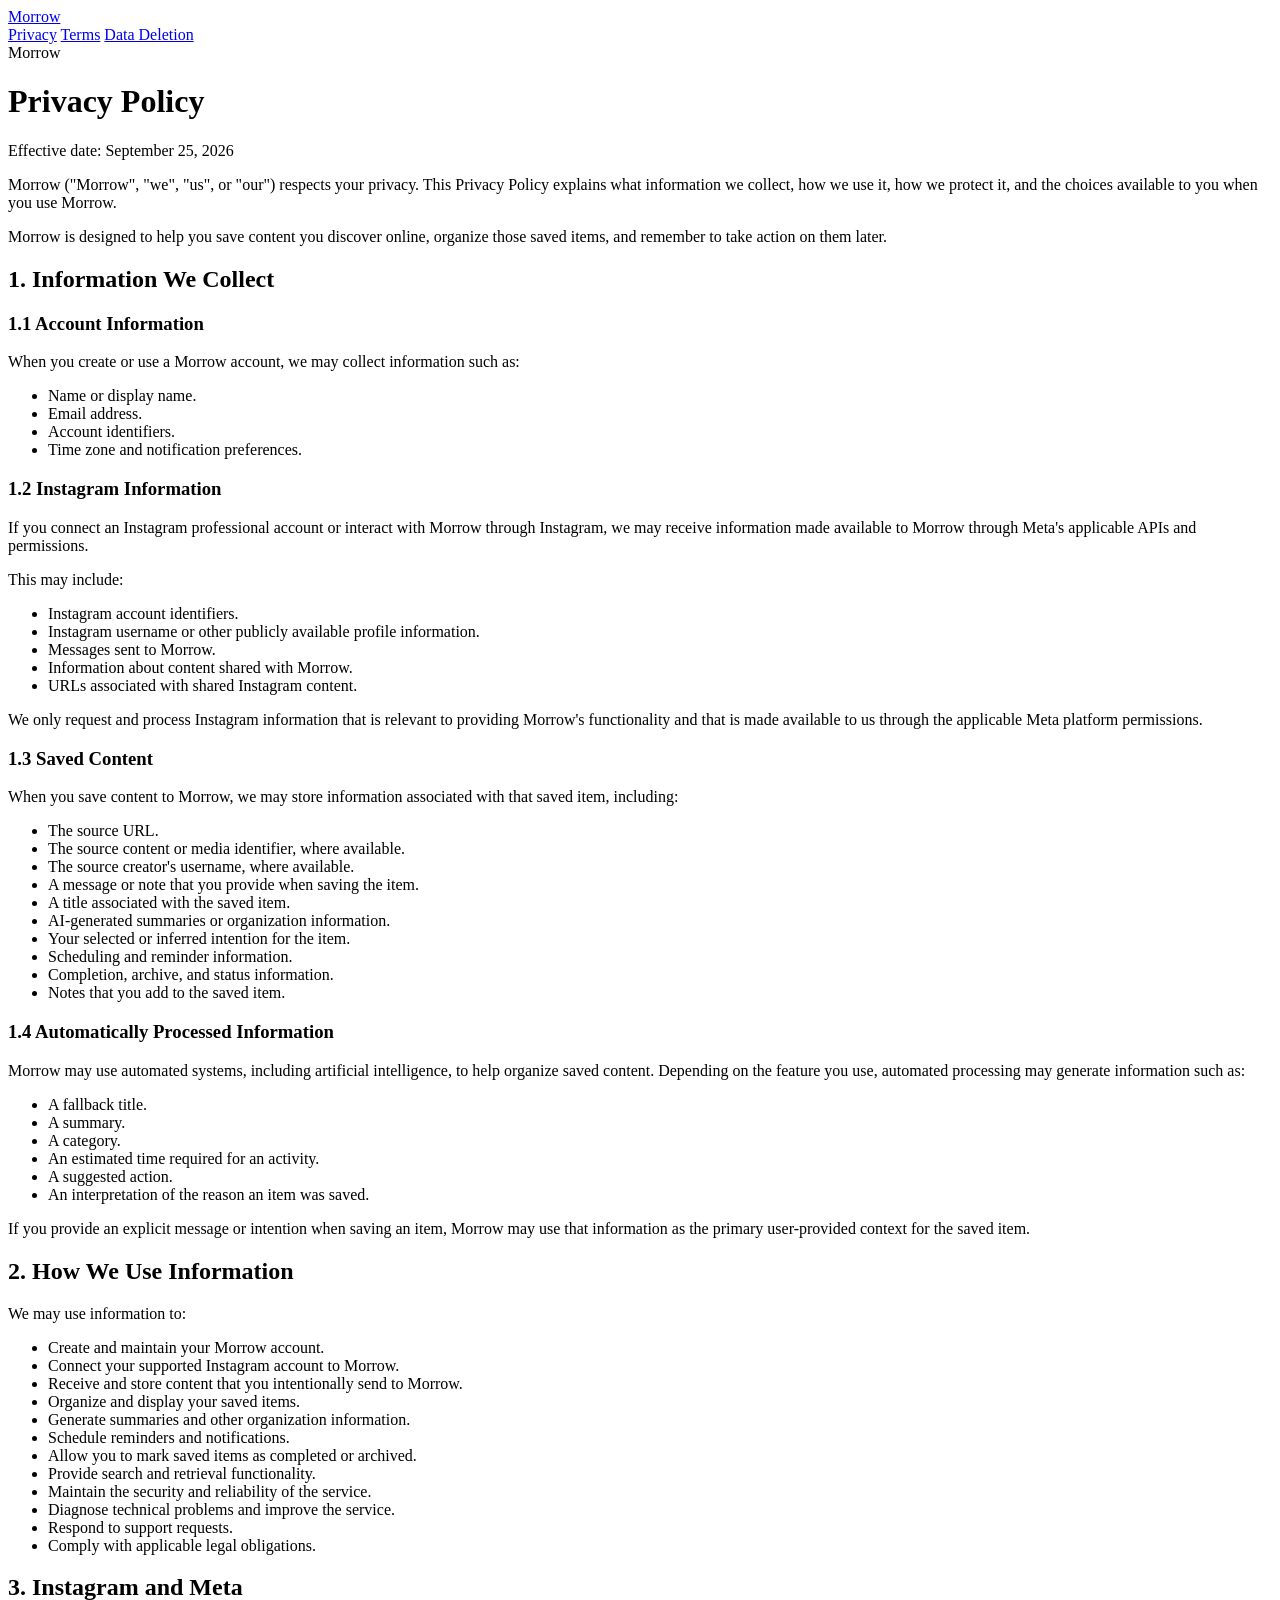
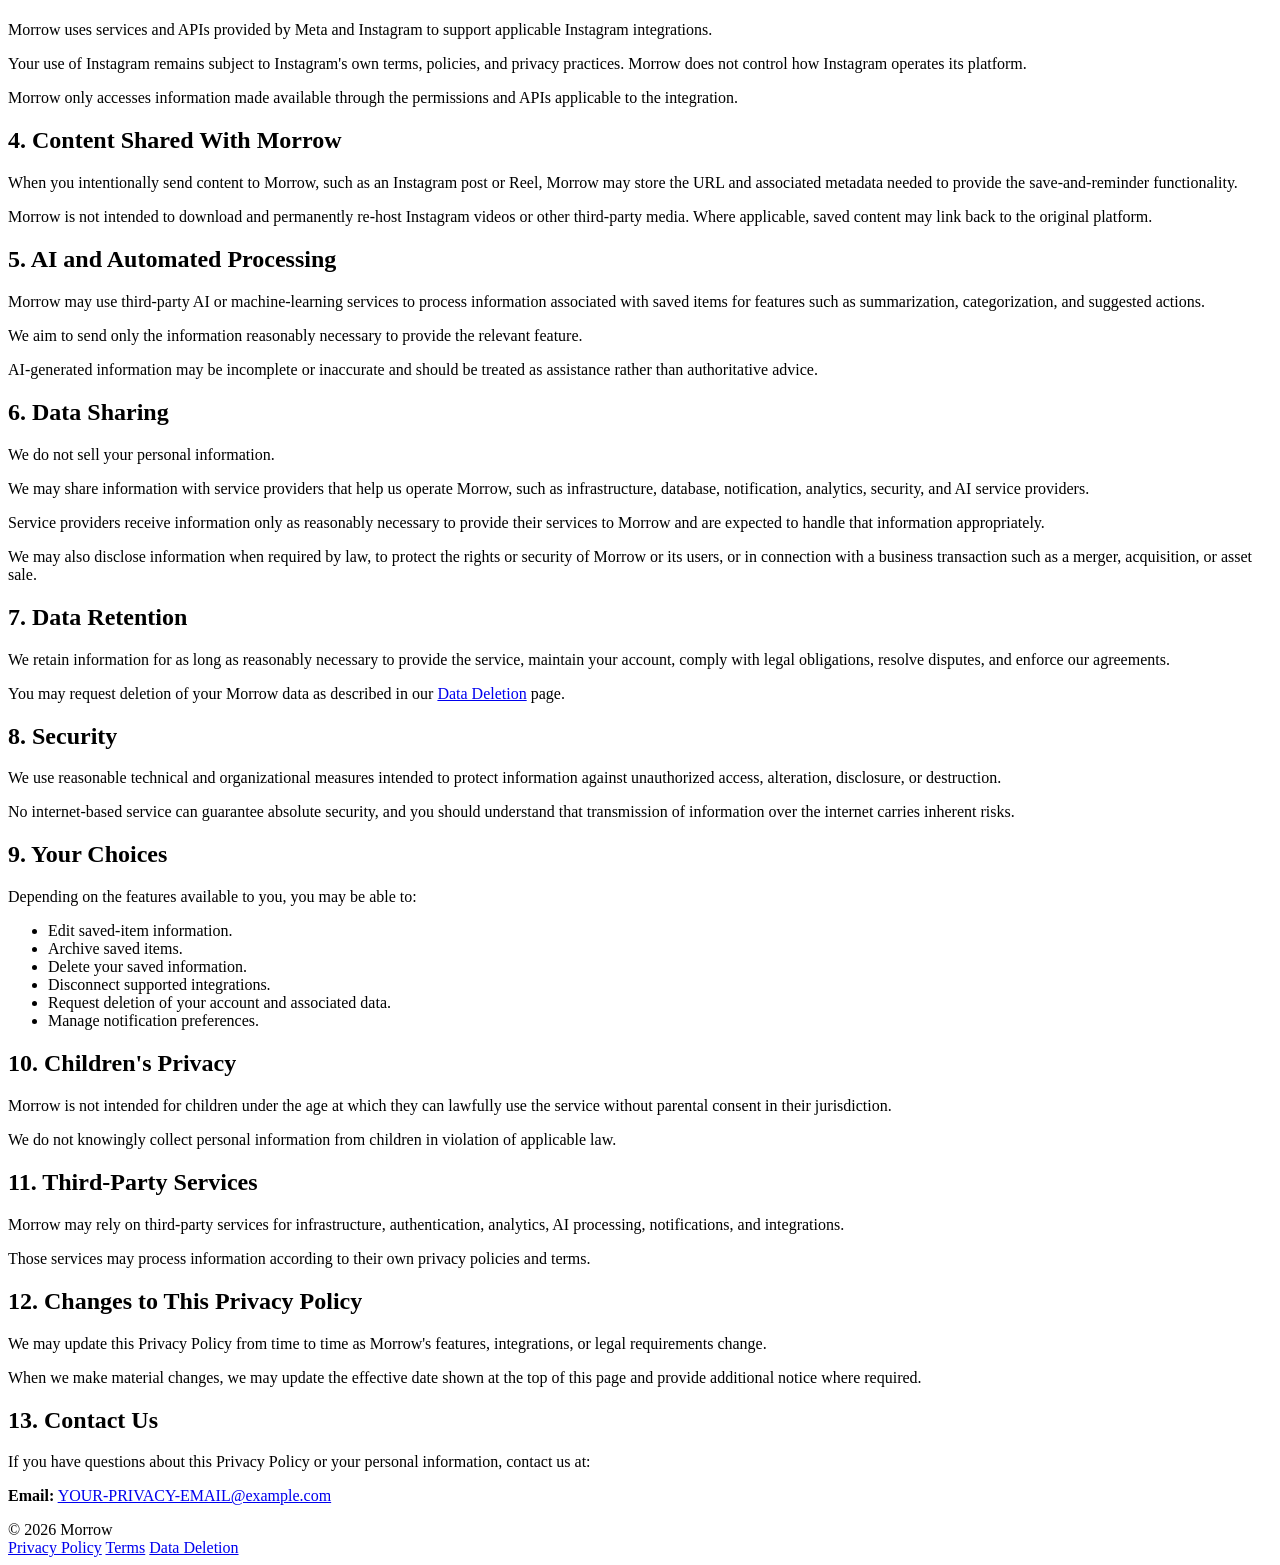
==== privacy-policy.html @ ef27f351 "Add complete privacy policy for Morrow This file contains the complete privacy policy for Morrow, de" ====
<!DOCTYPE html>
<html lang="en">
<head>
  <meta charset="UTF-8">
  <meta name="viewport" content="width=device-width, initial-scale=1.0">

  <meta
    name="description"
    content="Morrow Privacy Policy"
  >

  <title>Privacy Policy — Morrow</title>

  <link rel="stylesheet" href="./style.css">
</head>

<body>
  <header class="site-header">
    <div class="container nav">
      <a class="brand" href="./index.html">Morrow</a>

      <nav aria-label="Main navigation">
        <a href="./privacy-policy.html">Privacy</a>
        <a href="./terms.html">Terms</a>
        <a href="./data-deletion.html">Data Deletion</a>
      </nav>
    </div>
  </header>

  <main class="legal-page">
    <div class="container narrow">
      <span class="eyebrow">Morrow</span>

      <h1>Privacy Policy</h1>

      <p class="last-updated">
        Effective date: September 25, 2026
      </p>

      <p>
        Morrow ("Morrow", "we", "us", or "our") respects your privacy.
        This Privacy Policy explains what information we collect, how we
        use it, how we protect it, and the choices available to you when
        you use Morrow.
      </p>

      <p>
        Morrow is designed to help you save content you discover online,
        organize those saved items, and remember to take action on them
        later.
      </p>

      <h2>1. Information We Collect</h2>

      <h3>1.1 Account Information</h3>

      <p>
        When you create or use a Morrow account, we may collect information
        such as:
      </p>

      <ul>
        <li>Name or display name.</li>
        <li>Email address.</li>
        <li>Account identifiers.</li>
        <li>Time zone and notification preferences.</li>
      </ul>

      <h3>1.2 Instagram Information</h3>

      <p>
        If you connect an Instagram professional account or interact with
        Morrow through Instagram, we may receive information made available
        to Morrow through Meta's applicable APIs and permissions.
      </p>

      <p>This may include:</p>

      <ul>
        <li>Instagram account identifiers.</li>
        <li>Instagram username or other publicly available profile information.</li>
        <li>Messages sent to Morrow.</li>
        <li>Information about content shared with Morrow.</li>
        <li>URLs associated with shared Instagram content.</li>
      </ul>

      <p>
        We only request and process Instagram information that is relevant
        to providing Morrow's functionality and that is made available to
        us through the applicable Meta platform permissions.
      </p>

      <h3>1.3 Saved Content</h3>

      <p>
        When you save content to Morrow, we may store information associated
        with that saved item, including:
      </p>

      <ul>
        <li>The source URL.</li>
        <li>The source content or media identifier, where available.</li>
        <li>The source creator's username, where available.</li>
        <li>A message or note that you provide when saving the item.</li>
        <li>A title associated with the saved item.</li>
        <li>AI-generated summaries or organization information.</li>
        <li>Your selected or inferred intention for the item.</li>
        <li>Scheduling and reminder information.</li>
        <li>Completion, archive, and status information.</li>
        <li>Notes that you add to the saved item.</li>
      </ul>

      <h3>1.4 Automatically Processed Information</h3>

      <p>
        Morrow may use automated systems, including artificial intelligence,
        to help organize saved content. Depending on the feature you use,
        automated processing may generate information such as:
      </p>

      <ul>
        <li>A fallback title.</li>
        <li>A summary.</li>
        <li>A category.</li>
        <li>An estimated time required for an activity.</li>
        <li>A suggested action.</li>
        <li>An interpretation of the reason an item was saved.</li>
      </ul>

      <p>
        If you provide an explicit message or intention when saving an item,
        Morrow may use that information as the primary user-provided context
        for the saved item.
      </p>

      <h2>2. How We Use Information</h2>

      <p>We may use information to:</p>

      <ul>
        <li>Create and maintain your Morrow account.</li>
        <li>Connect your supported Instagram account to Morrow.</li>
        <li>Receive and store content that you intentionally send to Morrow.</li>
        <li>Organize and display your saved items.</li>
        <li>Generate summaries and other organization information.</li>
        <li>Schedule reminders and notifications.</li>
        <li>Allow you to mark saved items as completed or archived.</li>
        <li>Provide search and retrieval functionality.</li>
        <li>Maintain the security and reliability of the service.</li>
        <li>Diagnose technical problems and improve the service.</li>
        <li>Respond to support requests.</li>
        <li>Comply with applicable legal obligations.</li>
      </ul>

      <h2>3. Instagram and Meta</h2>

      <p>
        Morrow uses services and APIs provided by Meta and Instagram to
        support applicable Instagram integrations.
      </p>

      <p>
        Your use of Instagram remains subject to Instagram's own terms,
        policies, and privacy practices. Morrow does not control how
        Instagram operates its platform.
      </p>

      <p>
        Morrow only accesses information made available through the
        permissions and APIs applicable to the integration.
      </p>

      <h2>4. Content Shared With Morrow</h2>

      <p>
        When you intentionally send content to Morrow, such as an Instagram
        post or Reel, Morrow may store the URL and associated metadata needed
        to provide the save-and-reminder functionality.
      </p>

      <p>
        Morrow is not intended to download and permanently re-host Instagram
        videos or other third-party media. Where applicable, saved content
        may link back to the original platform.
      </p>

      <h2>5. AI and Automated Processing</h2>

      <p>
        Morrow may use third-party AI or machine-learning services to process
        information associated with saved items for features such as
        summarization, categorization, and suggested actions.
      </p>

      <p>
        We aim to send only the information reasonably necessary to provide
        the relevant feature.
      </p>

      <p>
        AI-generated information may be incomplete or inaccurate and should
        be treated as assistance rather than authoritative advice.
      </p>

      <h2>6. Data Sharing</h2>

      <p>
        We do not sell your personal information.
      </p>

      <p>
        We may share information with service providers that help us operate
        Morrow, such as infrastructure, database, notification, analytics,
        security, and AI service providers.
      </p>

      <p>
        Service providers receive information only as reasonably necessary
        to provide their services to Morrow and are expected to handle that
        information appropriately.
      </p>

      <p>
        We may also disclose information when required by law, to protect
        the rights or security of Morrow or its users, or in connection with
        a business transaction such as a merger, acquisition, or asset sale.
      </p>

      <h2>7. Data Retention</h2>

      <p>
        We retain information for as long as reasonably necessary to provide
        the service, maintain your account, comply with legal obligations,
        resolve disputes, and enforce our agreements.
      </p>

      <p>
        You may request deletion of your Morrow data as described in our
        <a href="./data-deletion.html">Data Deletion</a> page.
      </p>

      <h2>8. Security</h2>

      <p>
        We use reasonable technical and organizational measures intended to
        protect information against unauthorized access, alteration,
        disclosure, or destruction.
      </p>

      <p>
        No internet-based service can guarantee absolute security, and you
        should understand that transmission of information over the internet
        carries inherent risks.
      </p>

      <h2>9. Your Choices</h2>

      <p>
        Depending on the features available to you, you may be able to:
      </p>

      <ul>
        <li>Edit saved-item information.</li>
        <li>Archive saved items.</li>
        <li>Delete your saved information.</li>
        <li>Disconnect supported integrations.</li>
        <li>Request deletion of your account and associated data.</li>
        <li>Manage notification preferences.</li>
      </ul>

      <h2>10. Children's Privacy</h2>

      <p>
        Morrow is not intended for children under the age at which they can
        lawfully use the service without parental consent in their
        jurisdiction.
      </p>

      <p>
        We do not knowingly collect personal information from children in
        violation of applicable law.
      </p>

      <h2>11. Third-Party Services</h2>

      <p>
        Morrow may rely on third-party services for infrastructure,
        authentication, analytics, AI processing, notifications, and
        integrations.
      </p>

      <p>
        Those services may process information according to their own
        privacy policies and terms.
      </p>

      <h2>12. Changes to This Privacy Policy</h2>

      <p>
        We may update this Privacy Policy from time to time as Morrow's
        features, integrations, or legal requirements change.
      </p>

      <p>
        When we make material changes, we may update the effective date
        shown at the top of this page and provide additional notice where
        required.
      </p>

      <h2>13. Contact Us</h2>

      <p>
        If you have questions about this Privacy Policy or your personal
        information, contact us at:
      </p>

      <p>
        <strong>Email:</strong>
        <a href="mailto:YOUR-PRIVACY-EMAIL@example.com">
          YOUR-PRIVACY-EMAIL@example.com
        </a>
      </p>
    </div>
  </main>

  <footer class="site-footer">
    <div class="container footer-content">
      <span>© 2026 Morrow</span>

      <div>
        <a href="./privacy-policy.html">Privacy Policy</a>
        <a href="./terms.html">Terms</a>
        <a href="./data-deletion.html">Data Deletion</a>
      </div>
    </div>
  </footer>
</body>
</html>
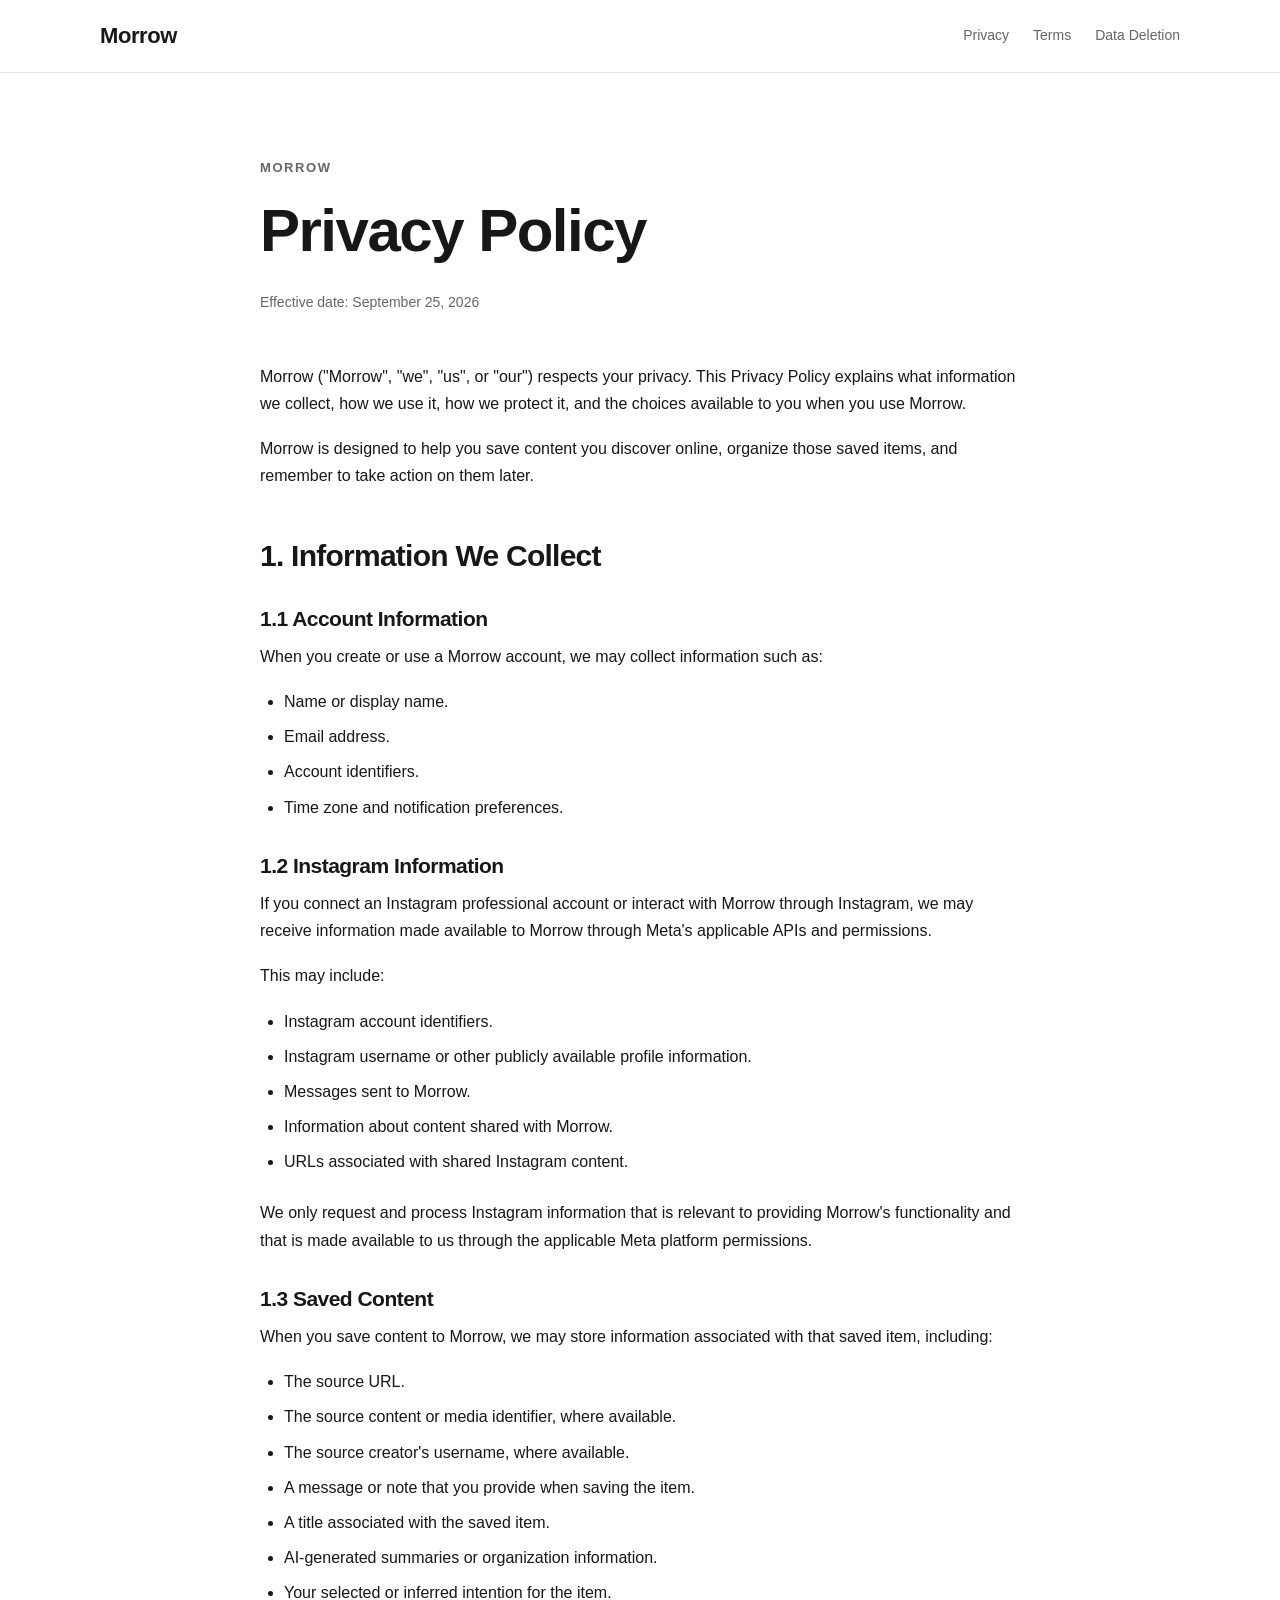
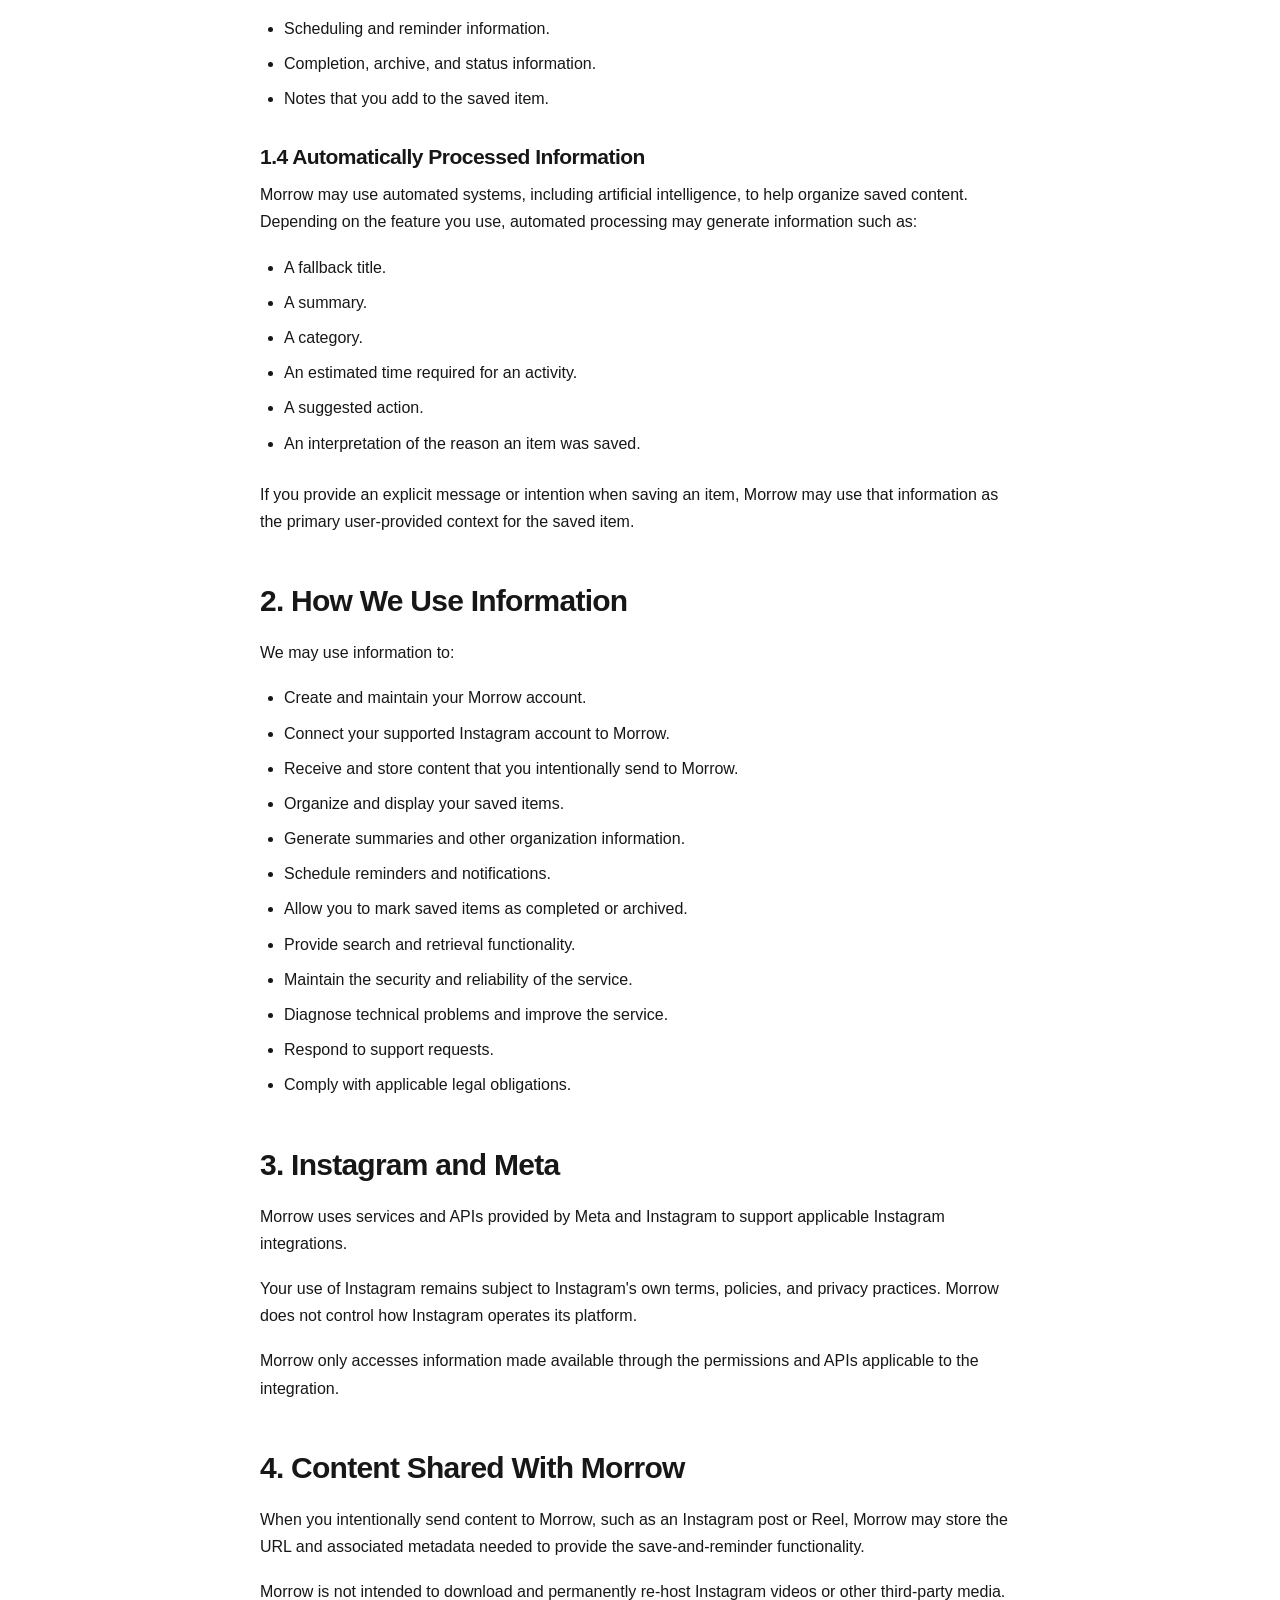
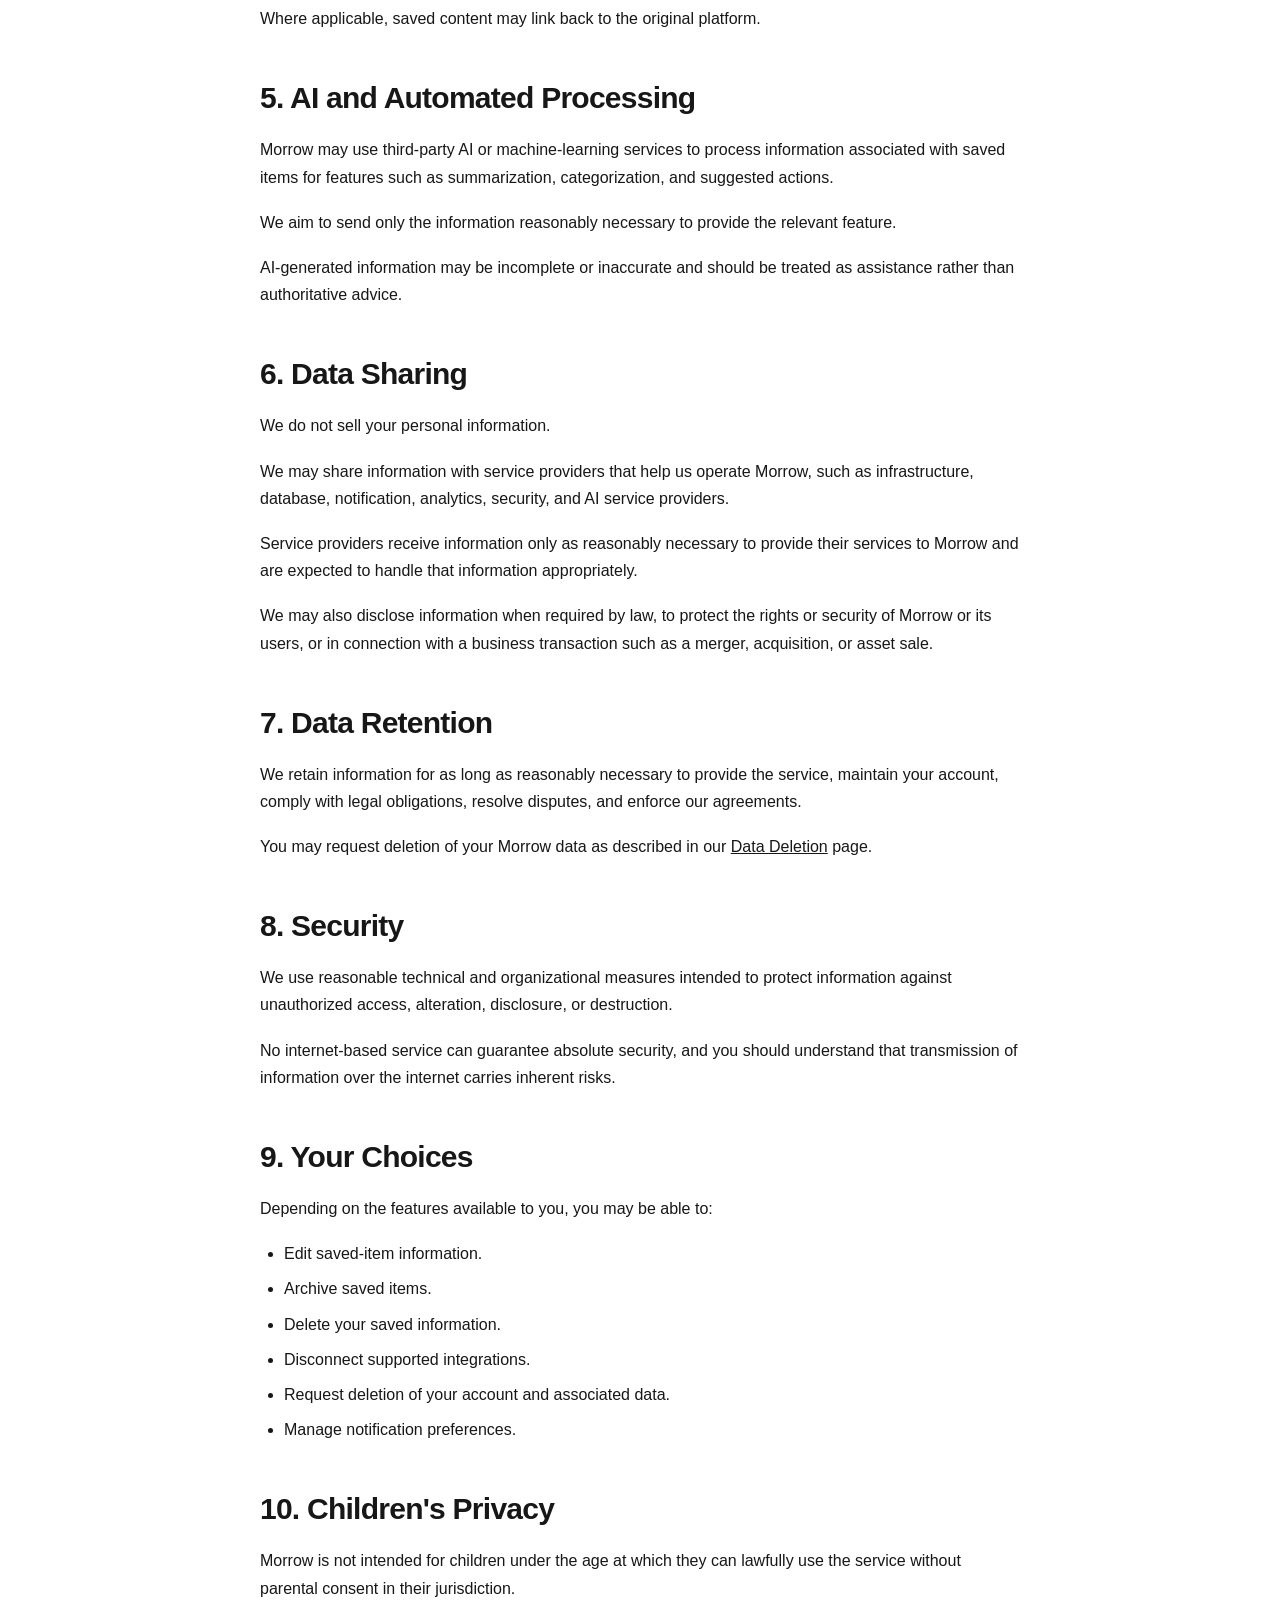
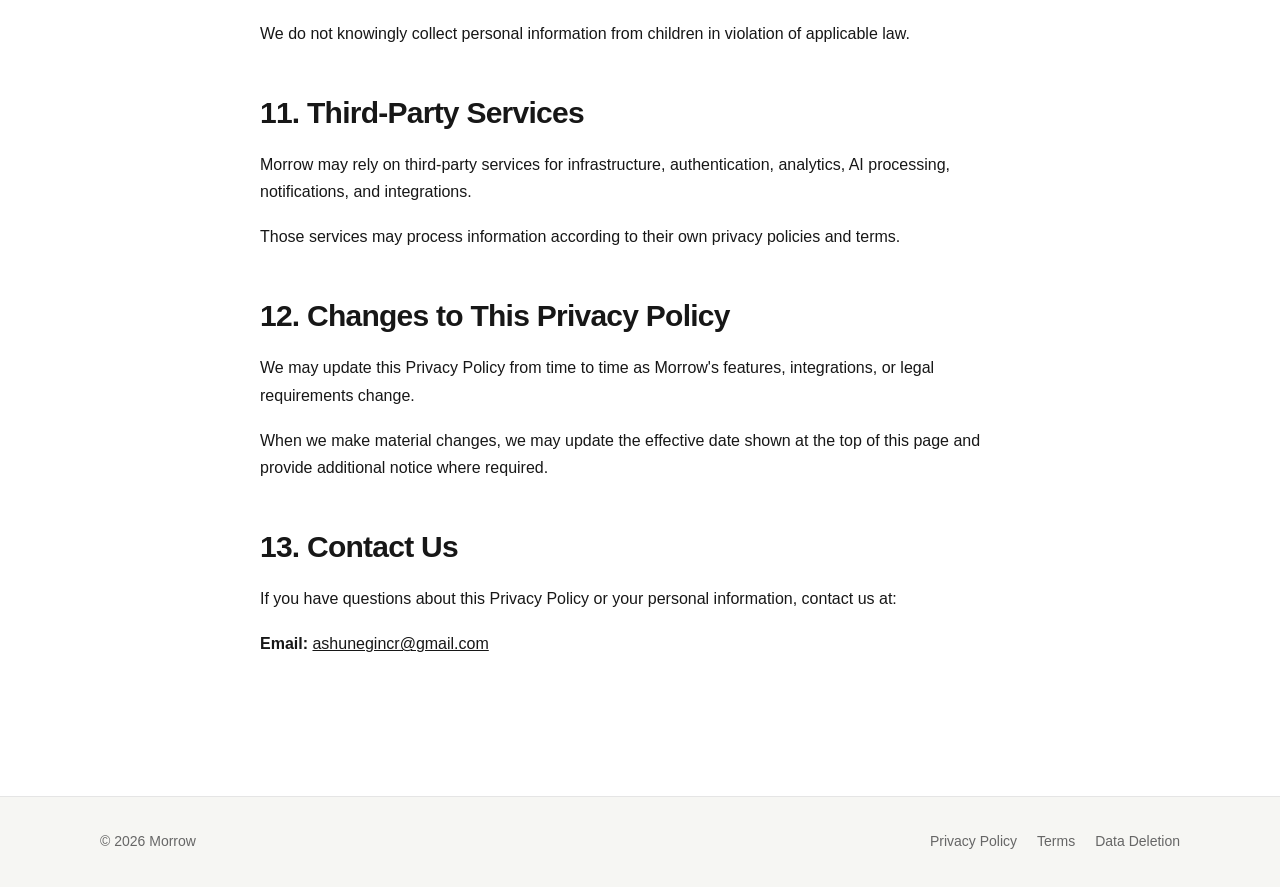
==== commit 2c5c4f64: "Update privacy policy email address" ====
--- a/privacy-policy.html
+++ b/privacy-policy.html
@@ -316,8 +316,8 @@
 
       <p>
         <strong>Email:</strong>
-        <a href="mailto:YOUR-PRIVACY-EMAIL@example.com">
-          YOUR-PRIVACY-EMAIL@example.com
+        <a href="mailto:ashunegincr@gmail.com">
+          ashunegincr@gmail.com
         </a>
       </p>
     </div>
--- a/style.css
+++ b/style.css
@@ -0,0 +1,278 @@
+:root {
+  --background: #ffffff;
+  --surface: #f6f6f3;
+  --text: #171717;
+  --muted: #666666;
+  --border: #e5e5e5;
+  --accent: #171717;
+  --max-width: 1080px;
+  --content-width: 760px;
+}
+
+* {
+  box-sizing: border-box;
+}
+
+html {
+  scroll-behavior: smooth;
+}
+
+body {
+  margin: 0;
+  background: var(--background);
+  color: var(--text);
+  font-family:
+    Inter,
+    -apple-system,
+    BlinkMacSystemFont,
+    "Segoe UI",
+    Roboto,
+    Helvetica,
+    Arial,
+    sans-serif;
+  line-height: 1.7;
+}
+
+a {
+  color: inherit;
+}
+
+.container {
+  width: min(calc(100% - 40px), var(--max-width));
+  margin: 0 auto;
+}
+
+.narrow {
+  width: min(calc(100% - 40px), var(--content-width));
+  margin: 0 auto;
+}
+
+.site-header {
+  border-bottom: 1px solid var(--border);
+  background: rgba(255, 255, 255, 0.96);
+}
+
+.nav {
+  min-height: 72px;
+  display: flex;
+  align-items: center;
+  justify-content: space-between;
+  gap: 32px;
+}
+
+.brand {
+  font-size: 22px;
+  font-weight: 700;
+  text-decoration: none;
+  letter-spacing: -0.02em;
+}
+
+nav {
+  display: flex;
+  align-items: center;
+  gap: 24px;
+}
+
+nav a {
+  color: var(--muted);
+  font-size: 14px;
+  text-decoration: none;
+}
+
+nav a:hover {
+  color: var(--text);
+}
+
+.hero {
+  padding: 120px 0;
+  background: var(--surface);
+}
+
+.hero-content {
+  max-width: var(--content-width);
+}
+
+.eyebrow {
+  display: inline-block;
+  margin-bottom: 16px;
+  color: var(--muted);
+  font-size: 13px;
+  font-weight: 700;
+  letter-spacing: 0.12em;
+  text-transform: uppercase;
+}
+
+h1,
+h2,
+h3 {
+  color: var(--text);
+  line-height: 1.2;
+  letter-spacing: -0.025em;
+}
+
+h1 {
+  margin: 0 0 24px;
+  font-size: clamp(42px, 7vw, 76px);
+}
+
+h2 {
+  margin: 48px 0 20px;
+  font-size: 30px;
+}
+
+h2:first-child {
+  margin-top: 0;
+}
+
+h3 {
+  margin: 32px 0 12px;
+  font-size: 21px;
+}
+
+p {
+  margin: 0 0 18px;
+}
+
+ul {
+  margin: 0 0 24px;
+  padding-left: 24px;
+}
+
+li {
+  margin-bottom: 8px;
+}
+
+.hero-text {
+  max-width: 650px;
+  margin: 0;
+  color: var(--muted);
+  font-size: 20px;
+  line-height: 1.6;
+}
+
+.section {
+  padding: 88px 0;
+}
+
+.section-muted {
+  background: var(--surface);
+}
+
+.cards {
+  display: grid;
+  grid-template-columns: repeat(3, 1fr);
+  gap: 24px;
+}
+
+.card {
+  padding: 32px;
+  border: 1px solid var(--border);
+  border-radius: 16px;
+  background: var(--background);
+}
+
+.card h3 {
+  margin-top: 0;
+}
+
+.card p {
+  margin-bottom: 0;
+  color: var(--muted);
+}
+
+.legal-page {
+  padding: 80px 0 120px;
+}
+
+.legal-page h1 {
+  font-size: clamp(40px, 6vw, 60px);
+}
+
+.legal-page h2 {
+  margin-top: 48px;
+}
+
+.legal-page h3 {
+  margin-top: 32px;
+}
+
+.last-updated {
+  margin-bottom: 48px;
+  color: var(--muted);
+  font-size: 14px;
+}
+
+.site-footer {
+  border-top: 1px solid var(--border);
+  background: var(--surface);
+}
+
+.footer-content {
+  min-height: 90px;
+  display: flex;
+  align-items: center;
+  justify-content: space-between;
+  gap: 24px;
+  color: var(--muted);
+  font-size: 14px;
+}
+
+.footer-content div {
+  display: flex;
+  gap: 20px;
+}
+
+.footer-content a {
+  color: var(--muted);
+  text-decoration: none;
+}
+
+.footer-content a:hover {
+  color: var(--text);
+}
+
+@media (max-width: 700px) {
+  .container,
+  .narrow {
+    width: min(calc(100% - 32px), var(--max-width));
+  }
+
+  .nav {
+    min-height: 64px;
+    align-items: flex-start;
+    flex-direction: column;
+    padding: 18px 0;
+    gap: 12px;
+  }
+
+  nav {
+    flex-wrap: wrap;
+    gap: 16px;
+  }
+
+  .hero {
+    padding: 80px 0;
+  }
+
+  .section {
+    padding: 64px 0;
+  }
+
+  .cards {
+    grid-template-columns: 1fr;
+  }
+
+  .legal-page {
+    padding: 60px 0 80px;
+  }
+
+  .footer-content {
+    align-items: flex-start;
+    flex-direction: column;
+    padding: 24px 0;
+  }
+
+  .footer-content div {
+    flex-wrap: wrap;
+  }
+}
